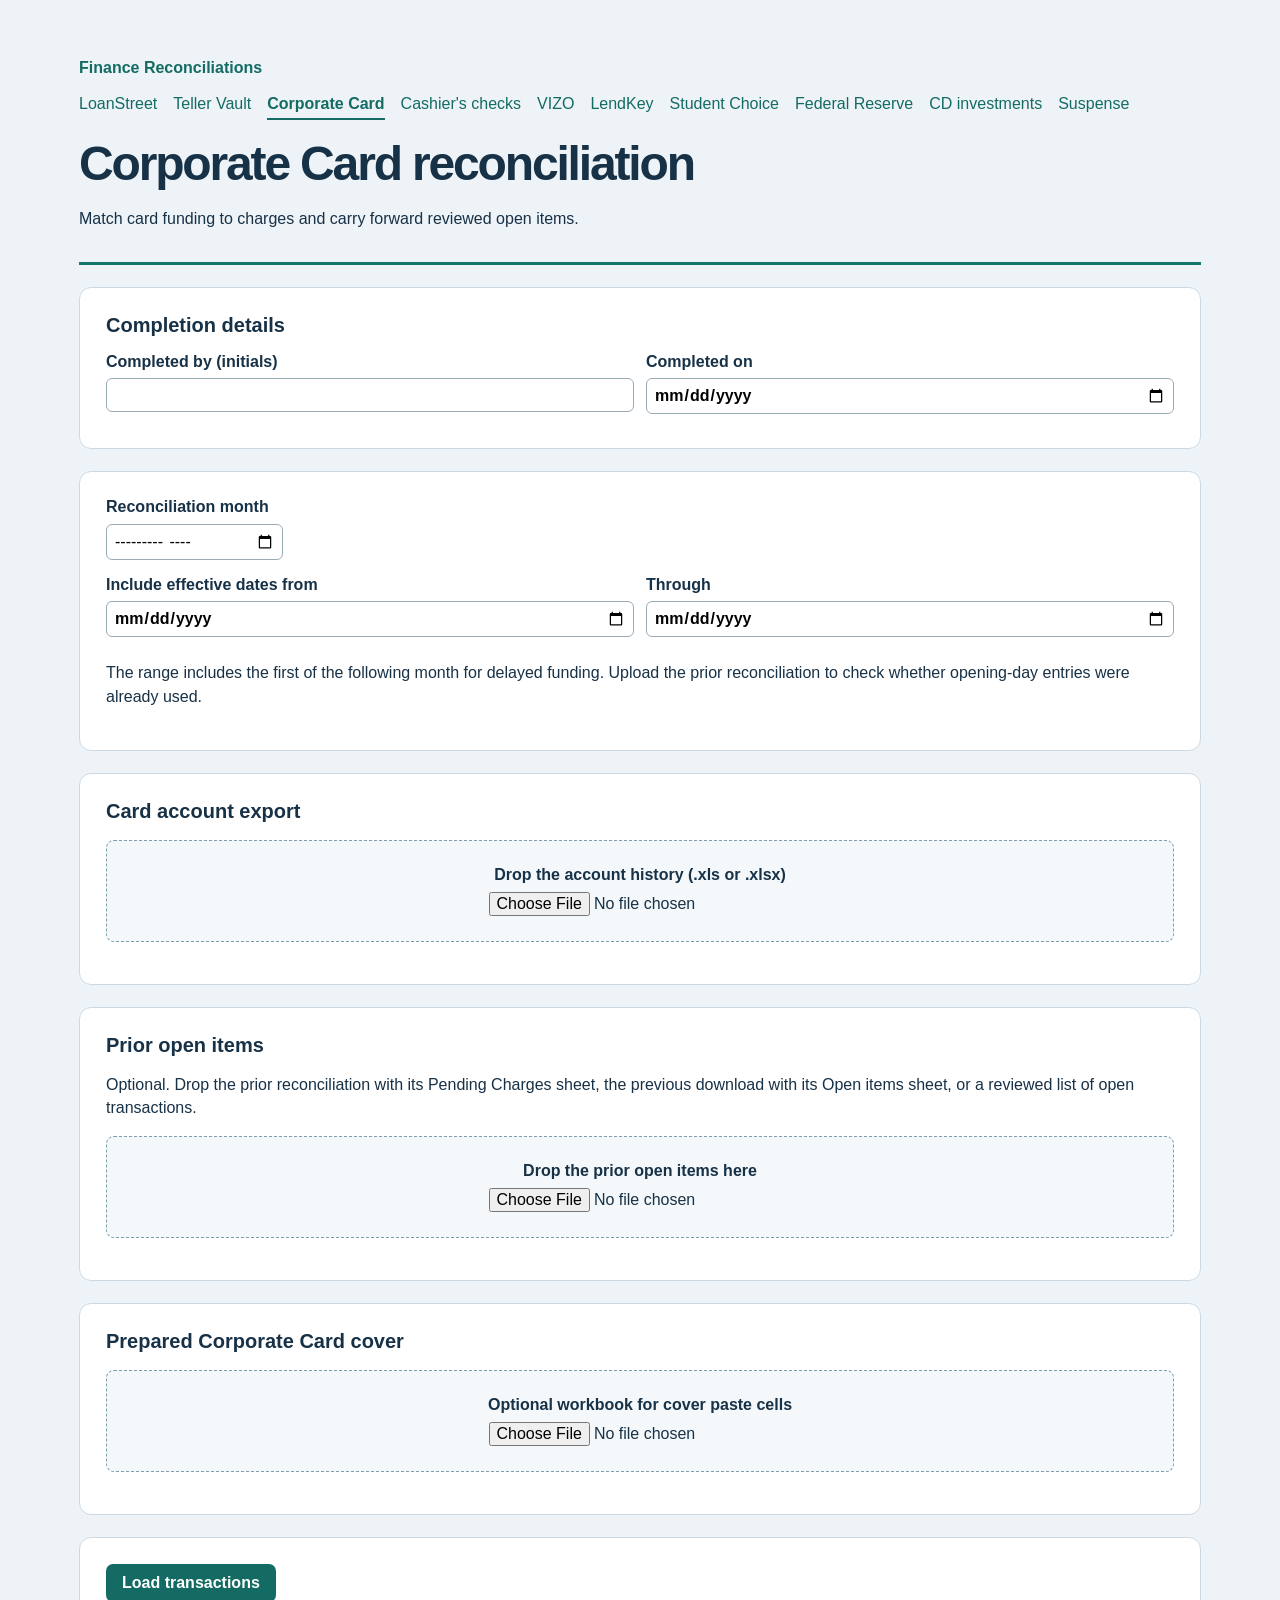
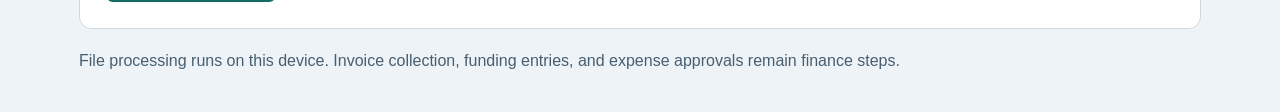
==== card.html @ 939632a0 "Publish static reconciliation app" ====
<!doctype html>
<html lang="en">
<head>
  <meta charset="utf-8">
  <meta name="viewport" content="width=device-width, initial-scale=1">
  <meta http-equiv="Content-Security-Policy" content="default-src 'none'; script-src 'self'; style-src 'self'; connect-src 'none'; base-uri 'none'; form-action 'none'">
  <title>Corporate Card reconciliation | Finance Reconciliations</title>
  <link rel="stylesheet" href="style.css">
  <script defer src="jszip.min.js"></script>
  <script defer src="loanstreet.js"></script>
  <script defer src="covers.js"></script>
  <script defer src="financial.js"></script>
  <script defer src="xlsx.full.min.js"></script>
  <script defer src="card.js"></script>
</head>
<body>
  <main>
    <header>
      <p class="organization">Finance Reconciliations</p>
      <nav aria-label="Reconciliations"><a href="index.html">LoanStreet</a><a href="vault.html">Teller Vault</a><a href="card.html" aria-current="page">Corporate Card</a><a href="checks.html">Cashier's checks</a><a href="vizo.html">VIZO</a><a href="lendkey.html">LendKey</a><a href="student.html">Student Choice</a><a href="fed.html">Federal Reserve</a><a href="cd.html">CD investments</a><a href="suspense.html">Suspense</a></nav>
      <h1>Corporate Card reconciliation</h1>
      <p>Match card funding to charges and carry forward reviewed open items.</p>
    </header>
    <section class="panel">
      <label for="month">Reconciliation month</label><input id="month" type="month">
      <div class="mapping">
        <label>Include effective dates from<input id="from" type="date"></label>
        <label>Through<input id="through" type="date"></label>
      </div>
      <p>The range includes the first of the following month for delayed funding. Upload the prior reconciliation to check whether opening-day entries were already used.</p>
    </section>
    <section class="panel" aria-labelledby="source-heading">
      <h2 id="source-heading">Card account export</h2>
      <div class="drop" id="source-drop"><label for="source-file">Drop the account history (.xls or .xlsx)</label><input id="source-file" type="file" accept=".xls,.xlsx"></div>
      <div class="mapping" id="source-mapping" hidden>
        <label>Worksheet<select id="source-sheet"></select></label>
        <label>Effective date column<input id="source-date" maxlength="3" placeholder="e.g. A"></label>
        <label>Txn code column<input id="source-code" maxlength="3" placeholder="e.g. B"></label>
        <label>Signed amount column<input id="source-amount" maxlength="3" placeholder="e.g. C"></label>
        <label>Description column<input id="source-description" maxlength="3" placeholder="e.g. D"></label>
        <label>First data row<input id="source-first" type="number" min="1" max="1048576" value="2"></label>
        <label>Last data row (optional)<input id="source-last" type="number" min="1" max="1048576"></label>
      </div>
      <p id="source-status" role="status"></p>
    </section>
    <section class="panel" aria-labelledby="prior-heading">
      <h2 id="prior-heading">Prior open items</h2>
      <p>Optional. Drop the prior reconciliation with its Pending Charges sheet, the previous download with its Open items sheet, or a reviewed list of open transactions.</p>
      <div class="drop" id="prior-drop"><label for="prior-file">Drop the prior open items here</label><input id="prior-file" type="file" accept=".xlsx"></div>
      <div class="mapping" id="prior-mapping" hidden>
        <label>Worksheet<select id="prior-sheet"></select></label>
        <label>Effective date column<input id="prior-date" maxlength="3" value="A"></label>
        <label>Txn code column<input id="prior-code" maxlength="3" value="B"></label>
        <label>Signed amount column<input id="prior-amount" maxlength="3" value="C"></label>
        <label>Description column<input id="prior-description" maxlength="3" value="D"></label>
        <label>First data row<input id="prior-first" type="number" min="1" max="1048576" value="2"></label>
        <label>Last data row (optional)<input id="prior-last" type="number" min="1" max="1048576"></label>
      </div>
      <p id="prior-status" role="status"></p><button id="prior-clear" type="button" hidden>Remove prior file</button>
    </section>
    <section class="panel" aria-labelledby="cover-heading">
      <h2 id="cover-heading">Prepared Corporate Card cover</h2>
      <div class="drop" id="cover-drop"><label for="cover-file">Optional workbook for cover paste cells</label><input id="cover-file" type="file" accept=".xlsx,.xlsm"></div>
      <p id="cover-status" role="status"></p>
    </section>
    <section class="panel">
      <button id="load" type="button">Load transactions</button>
      <p id="status" role="status" aria-live="polite"></p>
    </section>
    <section class="panel" id="review" hidden aria-labelledby="review-heading">
      <h2 id="review-heading">Review transactions</h2>
      <p id="counts"></p>
      <p id="balance-preview"></p>
      <p id="pending-preview"></p>
      <details>
        <summary id="pair-count">Suggested pairs</summary>
        <p>Each pair has one open funding row and one open charge with the same amount. Check both descriptions and select the pairs you want to match.</p>
        <div id="pair-suggestions" class="table"></div>
        <button id="match-reviewed-pairs" type="button" disabled>Match checked pairs</button>
      </details>
      <div class="actions">
        <button id="suggest" type="button">Select a unique amount pair</button>
        <button id="suggest-split" type="button">Find a split for selected row</button>
        <button id="match" type="button">Match selected</button>
        <button id="carry" type="button">Confirm carryover</button>
        <button id="exclude" type="button">Exclude selected</button>
        <button id="restore" type="button">Reopen or clear carryover</button>
      </div>
      <p>Check the descriptions before matching. Select one row to look for a split across two other rows, or select the related rows yourself. Match selected requires funding and charges to total zero.</p>
      <p id="review-status" role="status"></p>
      <div id="transactions" class="table" tabindex="0" role="region" aria-label="Account transactions"></div>
      <p id="selection" role="status"></p>
      <p>Confirm only the items that belong in next month’s opening list. Other unmatched activity goes to a separate review sheet.</p>
      <label class="confirmation"><input id="confirmed" type="checkbox"> I reviewed the included rows, matching groups, duplicate entries, and carryovers.</label>
      <button id="download" type="button" disabled>Download Excel</button>
      <p>Copy the new monthly block from <strong>Matchup</strong> into your existing Matchup sheet. Replace the prior funding rows using <strong>Pending Charges</strong> and verify that the existing total covers every new row. Review unmatched charges and excluded rows in the download.</p>
    </section>
    <aside>File processing runs on this device. Invoice collection, funding entries, and expense approvals remain finance steps.</aside>
  </main>
</body>
</html>
---- style.css ----
:root {
  color-scheme: light;
  font-family: "Geist", "Segoe UI", sans-serif;
  color: #173147;
  background: #eef3f7;
}
* { box-sizing: border-box; }
[hidden] { display: none !important; }
body { margin: 0; }
main { max-width: 1170px; margin: auto; padding: 40px 24px; }
header { border-bottom: 3px solid #13756b; padding-bottom: 16px; }
.organization { color: #136b63; font-weight: 750; }
h1 { font-size: clamp(2rem, 5vw, 3rem); margin: 0; letter-spacing: -.045em; }
h2 { margin: 0 0 14px; font-size: 1.25rem; }
nav { display: flex; flex-wrap: wrap; gap: 16px; margin: 16px 0; }
nav a { color: #136b63; padding-bottom: 5px; text-decoration: none; }
nav a[aria-current] { font-weight: 750; border-bottom: 2px solid; }
p { line-height: 1.45; }
.panel {
  margin-top: 22px;
  border-radius: 12px;
  border: 1px solid #ccd9e3;
  background: white;
  padding: clamp(15px, 3vw, 26px);
}
label { display: block; font-weight: 650; margin-bottom: 8px; }
input, button { font: inherit; max-width: 100%; }
textarea { display: block; width: 100%; margin: 7px 0 14px; border: 1px solid #9aabb8; border-radius: 6px; padding: 9px; font: inherit; resize: vertical; }
input[type=month] { border: 1px solid #9aabb8; border-radius: 6px; padding: 7px; }
.drop {
  border: 1.5px dashed #7c9da9;
  background: #f4f8fa;
  border-radius: 8px;
  padding: 25px 16px;
  text-align: center;
  margin-top: 17px;
}
.drop.active { border-color: #13756b; background: #e1f3ef; }
.drop p, .output p { color: #475e70; margin-bottom: 0; }
#status, #wisdom-status, #detail-status { margin: 12px 0 0; overflow-wrap: anywhere; }
#status:empty, #wisdom-status:empty, #detail-status:empty { display: none; }
.error { color: #a22727; font-weight: 650; }
.mapping { display: grid; grid-template-columns: repeat(auto-fit, minmax(160px, 1fr)); gap: 12px; margin-top: 16px; }
.mapping input, .mapping select { display: block; width: 100%; margin-top: 7px; font: inherit; border: 1px solid #9aabb8; border-radius: 6px; padding: 7px; background: white; }
.column-detection [role=status]:not(:empty) { display: block; margin-top: 7px; }
.confirmation { margin-top: 8px; font-weight: 500; }
#wisdom-clear, #detail-clear { margin-top: 12px; color: #136b63; background: #e7eff4; }
.output { display: flex; align-items: center; justify-content: space-between; flex-wrap: wrap; gap: 12px; margin-bottom: 16px; }
.output h2 { margin-bottom: 4px; }
.output p { margin-top: 0; }
button { background: #136b63; border: 0; color: white; border-radius: 7px; padding: 10px 16px; font-weight: 700; cursor: pointer; }
button:disabled { opacity: .6; cursor: wait; }
.actions { display: flex; flex-wrap: wrap; gap: 8px; margin-bottom: 14px; }
#transactions td { white-space: normal; min-width: 85px; }
#transactions td.description { min-width: 220px; text-align: left; overflow-wrap: anywhere; }
:focus-visible { outline: 3px solid #1576a7; outline-offset: 3px; }
.table { overflow-x: auto; }
table { border-collapse: collapse; width: 100%; font-variant-numeric: tabular-nums; }
th, td { text-align: right; padding: 10px; white-space: nowrap; border-bottom: 1px solid #dce5eb; }
th:first-child { text-align: left; white-space: normal; min-width: 185px; }
thead { background: #e7eff4; }
tbody tr:nth-child(even) { background: #f5f8fa; }
aside { margin-top: 20px; color: #475e70; line-height: 1.45; }
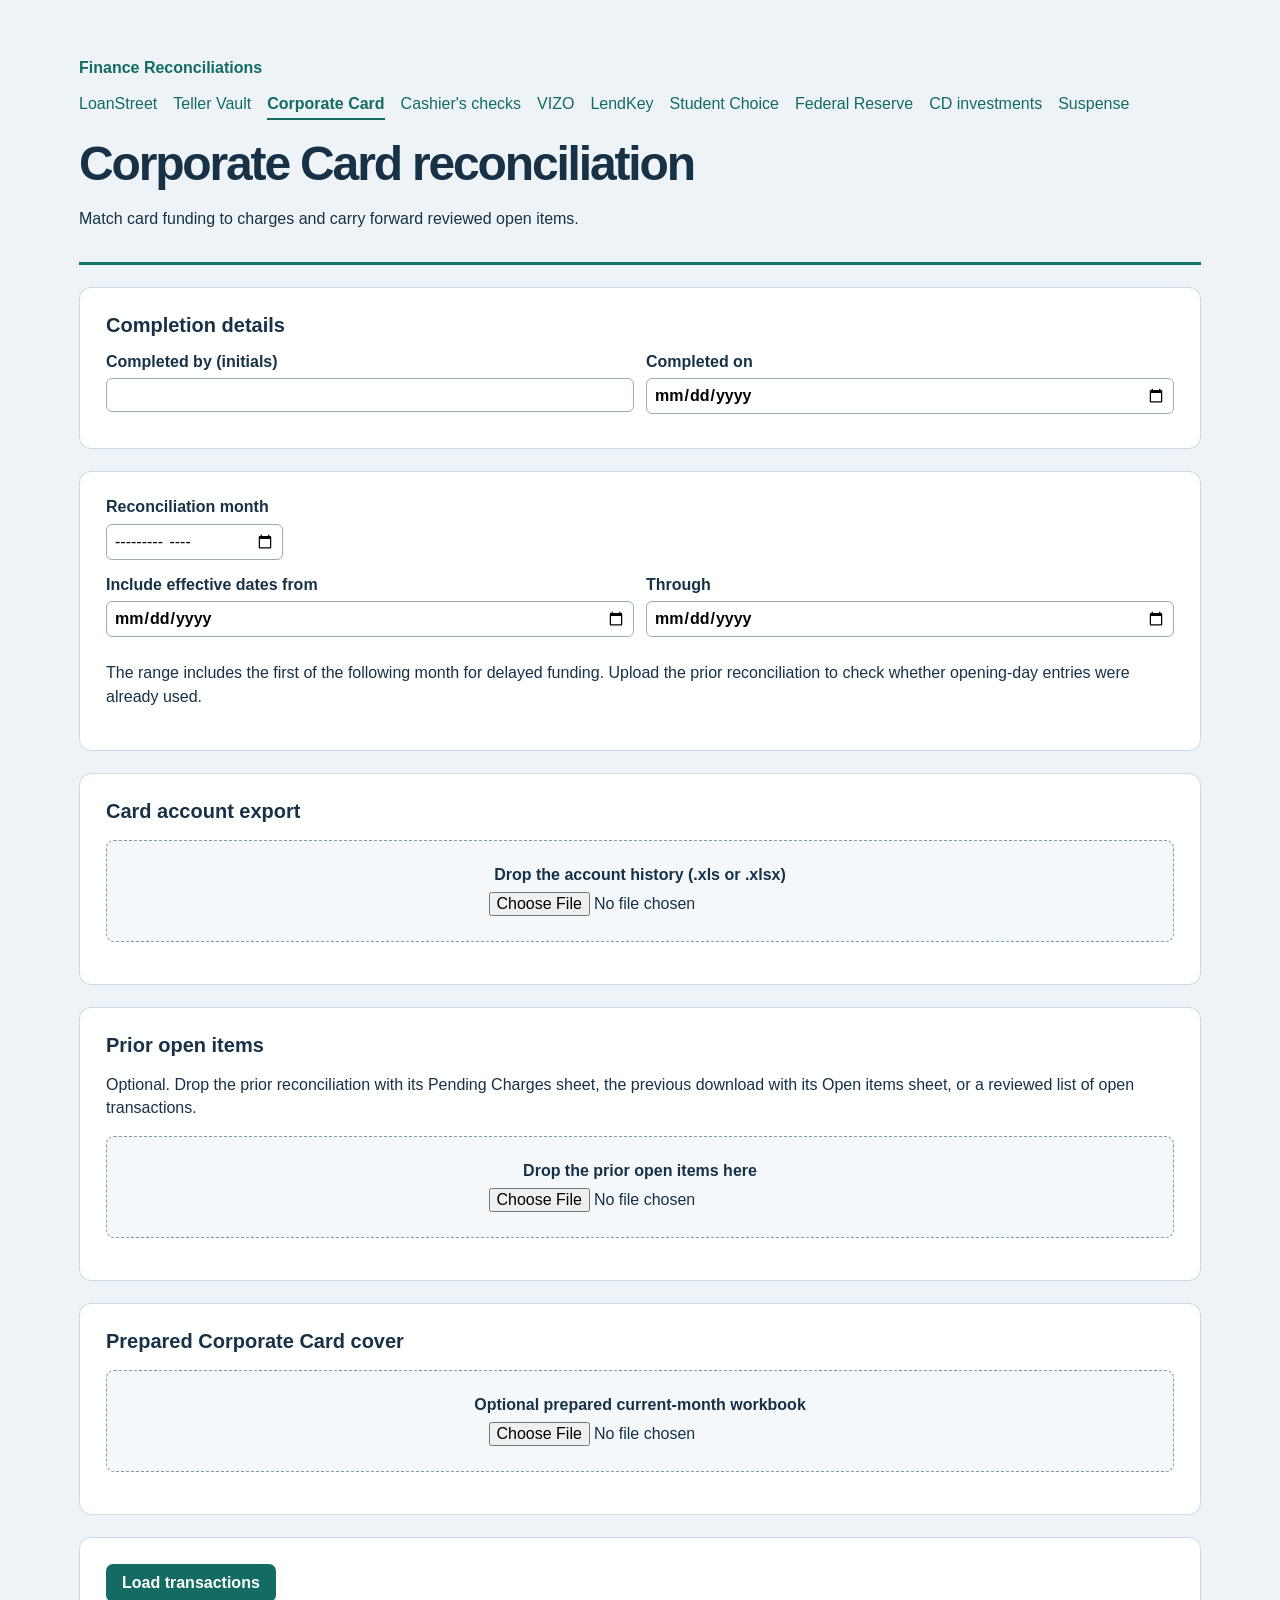
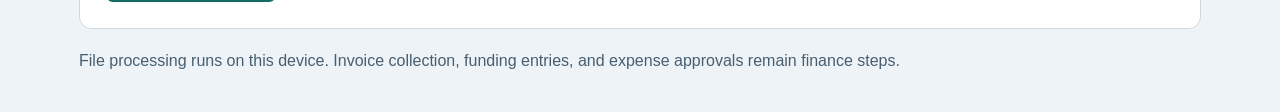
==== commit f965594f: "Fill Cashier's Checks and Corporate Card templates with reviewed carryovers" ====
--- a/card.html
+++ b/card.html
@@ -1,101 +1,103 @@
-<!doctype html>
-<html lang="en">
-<head>
-  <meta charset="utf-8">
-  <meta name="viewport" content="width=device-width, initial-scale=1">
-  <meta http-equiv="Content-Security-Policy" content="default-src 'none'; script-src 'self'; style-src 'self'; connect-src 'none'; base-uri 'none'; form-action 'none'">
-  <title>Corporate Card reconciliation | Finance Reconciliations</title>
-  <link rel="stylesheet" href="style.css">
-  <script defer src="jszip.min.js"></script>
-  <script defer src="loanstreet.js"></script>
-  <script defer src="covers.js"></script>
-  <script defer src="financial.js"></script>
-  <script defer src="xlsx.full.min.js"></script>
-  <script defer src="card.js"></script>
-</head>
-<body>
-  <main>
-    <header>
-      <p class="organization">Finance Reconciliations</p>
-      <nav aria-label="Reconciliations"><a href="index.html">LoanStreet</a><a href="vault.html">Teller Vault</a><a href="card.html" aria-current="page">Corporate Card</a><a href="checks.html">Cashier's checks</a><a href="vizo.html">VIZO</a><a href="lendkey.html">LendKey</a><a href="student.html">Student Choice</a><a href="fed.html">Federal Reserve</a><a href="cd.html">CD investments</a><a href="suspense.html">Suspense</a></nav>
-      <h1>Corporate Card reconciliation</h1>
-      <p>Match card funding to charges and carry forward reviewed open items.</p>
-    </header>
-    <section class="panel">
-      <label for="month">Reconciliation month</label><input id="month" type="month">
-      <div class="mapping">
-        <label>Include effective dates from<input id="from" type="date"></label>
-        <label>Through<input id="through" type="date"></label>
-      </div>
-      <p>The range includes the first of the following month for delayed funding. Upload the prior reconciliation to check whether opening-day entries were already used.</p>
-    </section>
-    <section class="panel" aria-labelledby="source-heading">
-      <h2 id="source-heading">Card account export</h2>
-      <div class="drop" id="source-drop"><label for="source-file">Drop the account history (.xls or .xlsx)</label><input id="source-file" type="file" accept=".xls,.xlsx"></div>
-      <div class="mapping" id="source-mapping" hidden>
-        <label>Worksheet<select id="source-sheet"></select></label>
-        <label>Effective date column<input id="source-date" maxlength="3" placeholder="e.g. A"></label>
-        <label>Txn code column<input id="source-code" maxlength="3" placeholder="e.g. B"></label>
-        <label>Signed amount column<input id="source-amount" maxlength="3" placeholder="e.g. C"></label>
-        <label>Description column<input id="source-description" maxlength="3" placeholder="e.g. D"></label>
-        <label>First data row<input id="source-first" type="number" min="1" max="1048576" value="2"></label>
-        <label>Last data row (optional)<input id="source-last" type="number" min="1" max="1048576"></label>
-      </div>
-      <p id="source-status" role="status"></p>
-    </section>
-    <section class="panel" aria-labelledby="prior-heading">
-      <h2 id="prior-heading">Prior open items</h2>
-      <p>Optional. Drop the prior reconciliation with its Pending Charges sheet, the previous download with its Open items sheet, or a reviewed list of open transactions.</p>
-      <div class="drop" id="prior-drop"><label for="prior-file">Drop the prior open items here</label><input id="prior-file" type="file" accept=".xlsx"></div>
-      <div class="mapping" id="prior-mapping" hidden>
-        <label>Worksheet<select id="prior-sheet"></select></label>
-        <label>Effective date column<input id="prior-date" maxlength="3" value="A"></label>
-        <label>Txn code column<input id="prior-code" maxlength="3" value="B"></label>
-        <label>Signed amount column<input id="prior-amount" maxlength="3" value="C"></label>
-        <label>Description column<input id="prior-description" maxlength="3" value="D"></label>
-        <label>First data row<input id="prior-first" type="number" min="1" max="1048576" value="2"></label>
-        <label>Last data row (optional)<input id="prior-last" type="number" min="1" max="1048576"></label>
-      </div>
-      <p id="prior-status" role="status"></p><button id="prior-clear" type="button" hidden>Remove prior file</button>
-    </section>
-    <section class="panel" aria-labelledby="cover-heading">
-      <h2 id="cover-heading">Prepared Corporate Card cover</h2>
-      <div class="drop" id="cover-drop"><label for="cover-file">Optional workbook for cover paste cells</label><input id="cover-file" type="file" accept=".xlsx,.xlsm"></div>
-      <p id="cover-status" role="status"></p>
-    </section>
-    <section class="panel">
-      <button id="load" type="button">Load transactions</button>
-      <p id="status" role="status" aria-live="polite"></p>
-    </section>
-    <section class="panel" id="review" hidden aria-labelledby="review-heading">
-      <h2 id="review-heading">Review transactions</h2>
-      <p id="counts"></p>
-      <p id="balance-preview"></p>
-      <p id="pending-preview"></p>
-      <details>
-        <summary id="pair-count">Suggested pairs</summary>
-        <p>Each pair has one open funding row and one open charge with the same amount. Check both descriptions and select the pairs you want to match.</p>
-        <div id="pair-suggestions" class="table"></div>
-        <button id="match-reviewed-pairs" type="button" disabled>Match checked pairs</button>
-      </details>
-      <div class="actions">
-        <button id="suggest" type="button">Select a unique amount pair</button>
-        <button id="suggest-split" type="button">Find a split for selected row</button>
-        <button id="match" type="button">Match selected</button>
-        <button id="carry" type="button">Confirm carryover</button>
-        <button id="exclude" type="button">Exclude selected</button>
-        <button id="restore" type="button">Reopen or clear carryover</button>
-      </div>
-      <p>Check the descriptions before matching. Select one row to look for a split across two other rows, or select the related rows yourself. Match selected requires funding and charges to total zero.</p>
-      <p id="review-status" role="status"></p>
-      <div id="transactions" class="table" tabindex="0" role="region" aria-label="Account transactions"></div>
-      <p id="selection" role="status"></p>
-      <p>Confirm only the items that belong in next month’s opening list. Other unmatched activity goes to a separate review sheet.</p>
-      <label class="confirmation"><input id="confirmed" type="checkbox"> I reviewed the included rows, matching groups, duplicate entries, and carryovers.</label>
-      <button id="download" type="button" disabled>Download Excel</button>
-      <p>Copy the new monthly block from <strong>Matchup</strong> into your existing Matchup sheet. Replace the prior funding rows using <strong>Pending Charges</strong> and verify that the existing total covers every new row. Review unmatched charges and excluded rows in the download.</p>
-    </section>
-    <aside>File processing runs on this device. Invoice collection, funding entries, and expense approvals remain finance steps.</aside>
-  </main>
-</body>
-</html>
+<!doctype html>
+<html lang="en">
+<head>
+  <meta charset="utf-8">
+  <meta name="viewport" content="width=device-width, initial-scale=1">
+  <meta http-equiv="Content-Security-Policy" content="default-src 'none'; script-src 'self'; style-src 'self'; connect-src 'none'; base-uri 'none'; form-action 'none'">
+  <title>Corporate Card reconciliation | Finance Reconciliations</title>
+  <link rel="stylesheet" href="style.css">
+  <script defer src="jszip.min.js"></script>
+  <script defer src="loanstreet.js"></script>
+  <script defer src="covers.js"></script>
+  <script defer src="financial.js"></script>
+  <script defer src="xlsx.full.min.js"></script>
+  <script defer src="card.js"></script>
+</head>
+<body>
+  <main>
+    <header>
+      <p class="organization">Finance Reconciliations</p>
+      <nav aria-label="Reconciliations"><a href="index.html">LoanStreet</a><a href="vault.html">Teller Vault</a><a href="card.html" aria-current="page">Corporate Card</a><a href="checks.html">Cashier's checks</a><a href="vizo.html">VIZO</a><a href="lendkey.html">LendKey</a><a href="student.html">Student Choice</a><a href="fed.html">Federal Reserve</a><a href="cd.html">CD investments</a><a href="suspense.html">Suspense</a></nav>
+      <h1>Corporate Card reconciliation</h1>
+      <p>Match card funding to charges and carry forward reviewed open items.</p>
+    </header>
+    <section class="panel">
+      <label for="month">Reconciliation month</label><input id="month" type="month">
+      <div class="mapping">
+        <label>Include effective dates from<input id="from" type="date"></label>
+        <label>Through<input id="through" type="date"></label>
+      </div>
+      <p>The range includes the first of the following month for delayed funding. Upload the prior reconciliation to check whether opening-day entries were already used.</p>
+    </section>
+    <section class="panel" aria-labelledby="source-heading">
+      <h2 id="source-heading">Card account export</h2>
+      <div class="drop" id="source-drop"><label for="source-file">Drop the account history (.xls or .xlsx)</label><input id="source-file" type="file" accept=".xls,.xlsx"></div>
+      <div class="mapping" id="source-mapping" hidden>
+        <label>Worksheet<select id="source-sheet"></select></label>
+        <label>Effective date column<input id="source-date" maxlength="3" placeholder="e.g. A"></label>
+        <label>Txn code column<input id="source-code" maxlength="3" placeholder="e.g. B"></label>
+        <label>Signed amount column<input id="source-amount" maxlength="3" placeholder="e.g. C"></label>
+        <label>Description column<input id="source-description" maxlength="3" placeholder="e.g. D"></label>
+        <label>First data row<input id="source-first" type="number" min="1" max="1048576" value="2"></label>
+        <label>Last data row (optional)<input id="source-last" type="number" min="1" max="1048576"></label>
+      </div>
+      <p id="source-status" role="status"></p>
+    </section>
+    <section class="panel" aria-labelledby="prior-heading">
+      <h2 id="prior-heading">Prior open items</h2>
+      <p>Optional. Drop the prior reconciliation with its Pending Charges sheet, the previous download with its Open items sheet, or a reviewed list of open transactions.</p>
+      <div class="drop" id="prior-drop"><label for="prior-file">Drop the prior open items here</label><input id="prior-file" type="file" accept=".xlsx"></div>
+      <div class="mapping" id="prior-mapping" hidden>
+        <label>Worksheet<select id="prior-sheet"></select></label>
+        <label>Effective date column<input id="prior-date" maxlength="3" value="A"></label>
+        <label>Txn code column<input id="prior-code" maxlength="3" value="B"></label>
+        <label>Signed amount column<input id="prior-amount" maxlength="3" value="C"></label>
+        <label>Description column<input id="prior-description" maxlength="3" value="D"></label>
+        <label>First data row<input id="prior-first" type="number" min="1" max="1048576" value="2"></label>
+        <label>Last data row (optional)<input id="prior-last" type="number" min="1" max="1048576"></label>
+      </div>
+      <p id="prior-status" role="status"></p><button id="prior-clear" type="button" hidden>Remove prior file</button>
+    </section>
+    <section class="panel" aria-labelledby="cover-heading">
+      <h2 id="cover-heading">Prepared Corporate Card cover</h2>
+      <div class="drop" id="cover-drop"><label for="cover-file">Optional prepared current-month workbook</label><input id="cover-file" type="file" accept=".xlsx,.xlsm"></div>
+      <p id="cover-status" role="status"></p>
+    </section>
+    <section class="panel">
+      <button id="load" type="button">Load transactions</button>
+      <p id="status" role="status" aria-live="polite"></p>
+    </section>
+    <section class="panel" id="review" hidden aria-labelledby="review-heading">
+      <h2 id="review-heading">Review transactions</h2>
+      <p id="counts"></p>
+      <p id="balance-preview"></p>
+      <p id="pending-preview"></p>
+      <details>
+        <summary id="pair-count">Suggested pairs</summary>
+        <p>Each pair has one open funding row and one open charge with the same amount. Check both descriptions and select the pairs you want to match.</p>
+        <div id="pair-suggestions" class="table"></div>
+        <button id="match-reviewed-pairs" type="button" disabled>Match checked pairs</button>
+      </details>
+      <div class="actions">
+        <button id="suggest" type="button">Select a unique amount pair</button>
+        <button id="suggest-split" type="button">Find a split for selected row</button>
+        <button id="match" type="button">Match selected</button>
+        <button id="carry" type="button">Confirm carryover</button>
+        <button id="exclude" type="button">Exclude selected</button>
+        <button id="restore" type="button">Reopen or clear carryover</button>
+      </div>
+      <p>Check the descriptions before matching. Select one row to look for a split across two other rows, or select the related rows yourself. Match selected requires funding and charges to total zero.</p>
+      <p id="review-status" role="status"></p>
+      <div id="transactions" class="table" tabindex="0" role="region" aria-label="Account transactions"></div>
+      <p id="selection" role="status"></p>
+      <p>Confirm only the items that belong in next month’s opening list. Other unmatched activity goes to a separate review sheet.</p>
+      <label class="confirmation"><input id="confirmed" type="checkbox"> I reviewed the included rows, matching groups, duplicate entries, and carryovers.</label>
+      <button id="download" type="button" disabled>Download review Excel</button>
+      <button id="download-template" type="button" hidden disabled>Download filled workbook</button>
+      <p id="template-download-note" hidden></p>
+      <p>Copy the new monthly block from <strong>Matchup</strong> into your existing Matchup sheet. Replace the prior funding rows using <strong>Pending Charges</strong> and verify that the existing total covers every new row. Review unmatched charges and excluded rows in the download.</p>
+    </section>
+    <aside>File processing runs on this device. Invoice collection, funding entries, and expense approvals remain finance steps.</aside>
+  </main>
+</body>
+</html>
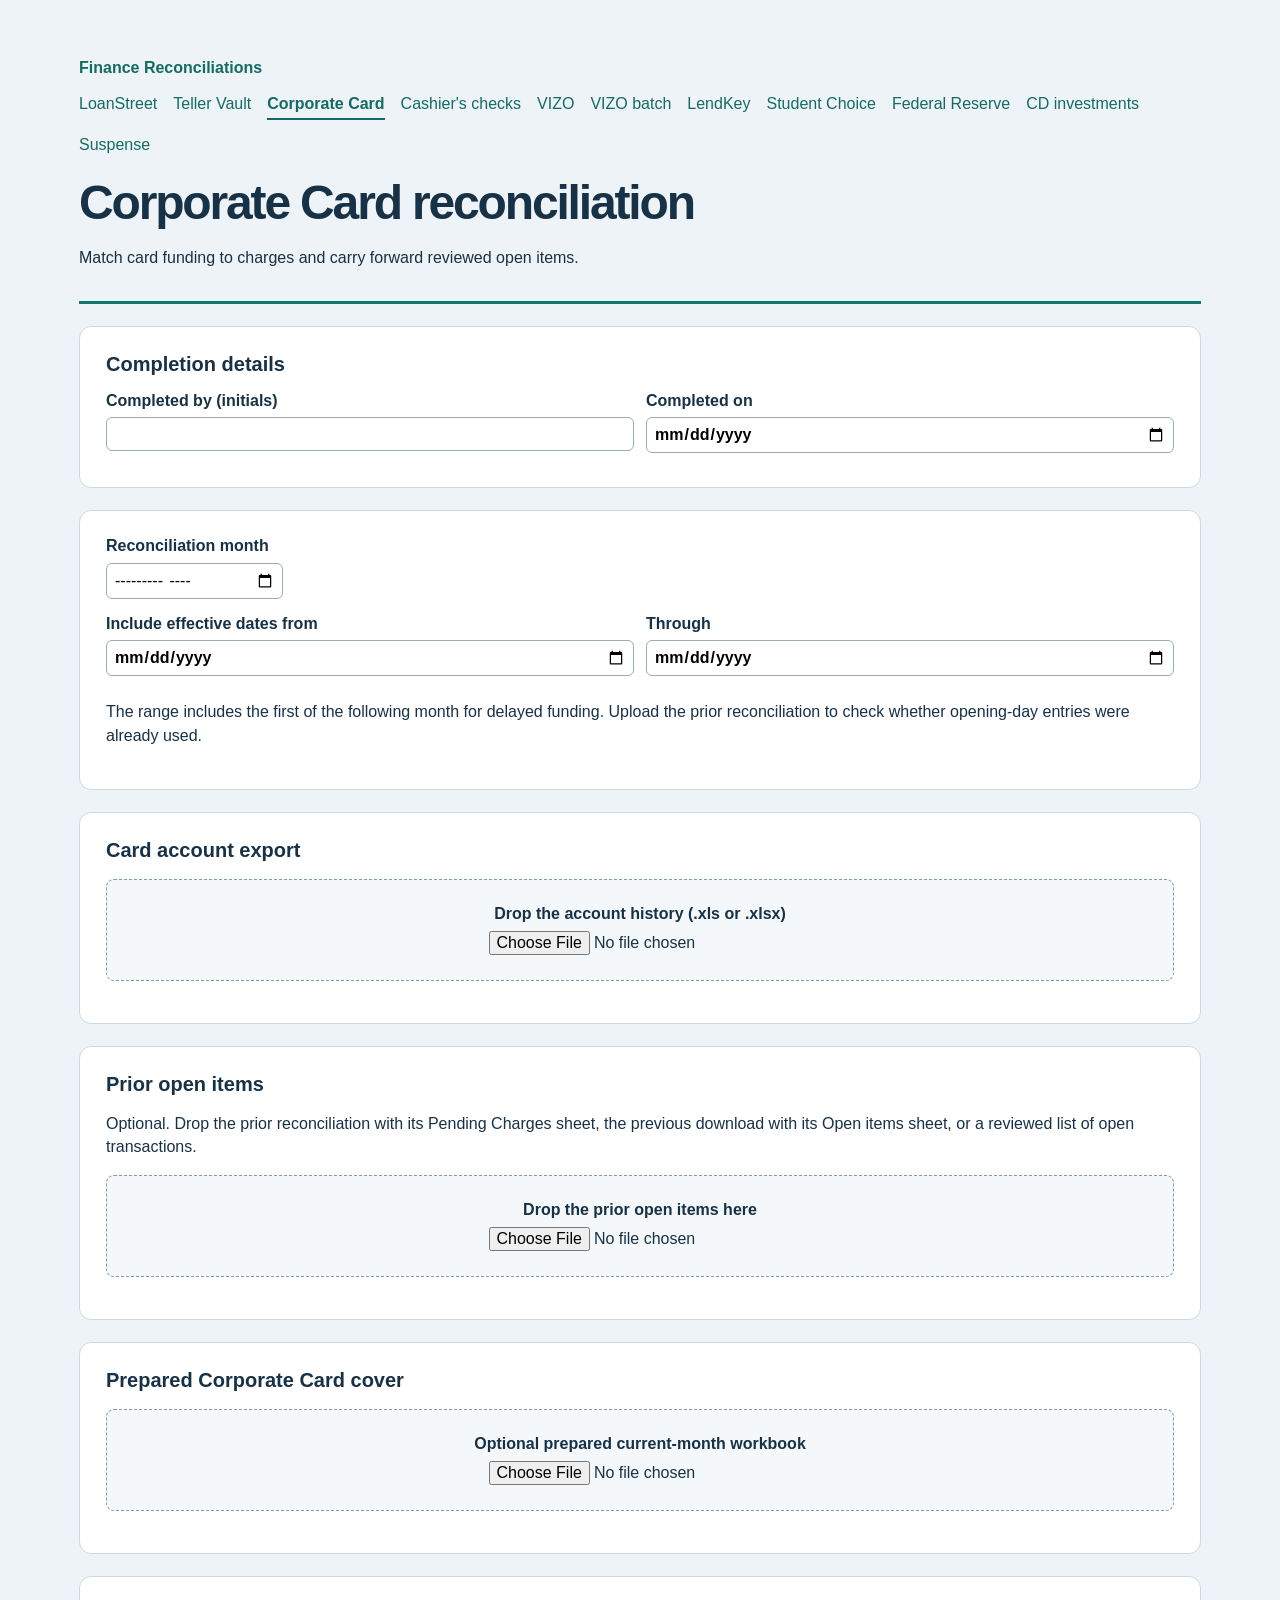
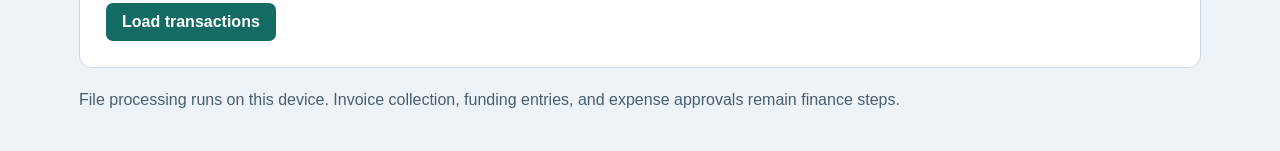
==== commit 12829d13: "Add VIZO batch: all VIZO accounts reconciled together Co-Authored-By: Claude Opus 5.5 <noreply@anthr" ====
--- a/card.html
+++ b/card.html
@@ -1,103 +1,103 @@
-<!doctype html>
-<html lang="en">
-<head>
-  <meta charset="utf-8">
-  <meta name="viewport" content="width=device-width, initial-scale=1">
-  <meta http-equiv="Content-Security-Policy" content="default-src 'none'; script-src 'self'; style-src 'self'; connect-src 'none'; base-uri 'none'; form-action 'none'">
-  <title>Corporate Card reconciliation | Finance Reconciliations</title>
-  <link rel="stylesheet" href="style.css">
-  <script defer src="jszip.min.js"></script>
-  <script defer src="loanstreet.js"></script>
-  <script defer src="covers.js"></script>
-  <script defer src="financial.js"></script>
-  <script defer src="xlsx.full.min.js"></script>
-  <script defer src="card.js"></script>
-</head>
-<body>
-  <main>
-    <header>
-      <p class="organization">Finance Reconciliations</p>
-      <nav aria-label="Reconciliations"><a href="index.html">LoanStreet</a><a href="vault.html">Teller Vault</a><a href="card.html" aria-current="page">Corporate Card</a><a href="checks.html">Cashier's checks</a><a href="vizo.html">VIZO</a><a href="lendkey.html">LendKey</a><a href="student.html">Student Choice</a><a href="fed.html">Federal Reserve</a><a href="cd.html">CD investments</a><a href="suspense.html">Suspense</a></nav>
-      <h1>Corporate Card reconciliation</h1>
-      <p>Match card funding to charges and carry forward reviewed open items.</p>
-    </header>
-    <section class="panel">
-      <label for="month">Reconciliation month</label><input id="month" type="month">
-      <div class="mapping">
-        <label>Include effective dates from<input id="from" type="date"></label>
-        <label>Through<input id="through" type="date"></label>
-      </div>
-      <p>The range includes the first of the following month for delayed funding. Upload the prior reconciliation to check whether opening-day entries were already used.</p>
-    </section>
-    <section class="panel" aria-labelledby="source-heading">
-      <h2 id="source-heading">Card account export</h2>
-      <div class="drop" id="source-drop"><label for="source-file">Drop the account history (.xls or .xlsx)</label><input id="source-file" type="file" accept=".xls,.xlsx"></div>
-      <div class="mapping" id="source-mapping" hidden>
-        <label>Worksheet<select id="source-sheet"></select></label>
-        <label>Effective date column<input id="source-date" maxlength="3" placeholder="e.g. A"></label>
-        <label>Txn code column<input id="source-code" maxlength="3" placeholder="e.g. B"></label>
-        <label>Signed amount column<input id="source-amount" maxlength="3" placeholder="e.g. C"></label>
-        <label>Description column<input id="source-description" maxlength="3" placeholder="e.g. D"></label>
-        <label>First data row<input id="source-first" type="number" min="1" max="1048576" value="2"></label>
-        <label>Last data row (optional)<input id="source-last" type="number" min="1" max="1048576"></label>
-      </div>
-      <p id="source-status" role="status"></p>
-    </section>
-    <section class="panel" aria-labelledby="prior-heading">
-      <h2 id="prior-heading">Prior open items</h2>
-      <p>Optional. Drop the prior reconciliation with its Pending Charges sheet, the previous download with its Open items sheet, or a reviewed list of open transactions.</p>
-      <div class="drop" id="prior-drop"><label for="prior-file">Drop the prior open items here</label><input id="prior-file" type="file" accept=".xlsx"></div>
-      <div class="mapping" id="prior-mapping" hidden>
-        <label>Worksheet<select id="prior-sheet"></select></label>
-        <label>Effective date column<input id="prior-date" maxlength="3" value="A"></label>
-        <label>Txn code column<input id="prior-code" maxlength="3" value="B"></label>
-        <label>Signed amount column<input id="prior-amount" maxlength="3" value="C"></label>
-        <label>Description column<input id="prior-description" maxlength="3" value="D"></label>
-        <label>First data row<input id="prior-first" type="number" min="1" max="1048576" value="2"></label>
-        <label>Last data row (optional)<input id="prior-last" type="number" min="1" max="1048576"></label>
-      </div>
-      <p id="prior-status" role="status"></p><button id="prior-clear" type="button" hidden>Remove prior file</button>
-    </section>
-    <section class="panel" aria-labelledby="cover-heading">
-      <h2 id="cover-heading">Prepared Corporate Card cover</h2>
-      <div class="drop" id="cover-drop"><label for="cover-file">Optional prepared current-month workbook</label><input id="cover-file" type="file" accept=".xlsx,.xlsm"></div>
-      <p id="cover-status" role="status"></p>
-    </section>
-    <section class="panel">
-      <button id="load" type="button">Load transactions</button>
-      <p id="status" role="status" aria-live="polite"></p>
-    </section>
-    <section class="panel" id="review" hidden aria-labelledby="review-heading">
-      <h2 id="review-heading">Review transactions</h2>
-      <p id="counts"></p>
-      <p id="balance-preview"></p>
-      <p id="pending-preview"></p>
-      <details>
-        <summary id="pair-count">Suggested pairs</summary>
-        <p>Each pair has one open funding row and one open charge with the same amount. Check both descriptions and select the pairs you want to match.</p>
-        <div id="pair-suggestions" class="table"></div>
-        <button id="match-reviewed-pairs" type="button" disabled>Match checked pairs</button>
-      </details>
-      <div class="actions">
-        <button id="suggest" type="button">Select a unique amount pair</button>
-        <button id="suggest-split" type="button">Find a split for selected row</button>
-        <button id="match" type="button">Match selected</button>
-        <button id="carry" type="button">Confirm carryover</button>
-        <button id="exclude" type="button">Exclude selected</button>
-        <button id="restore" type="button">Reopen or clear carryover</button>
-      </div>
-      <p>Check the descriptions before matching. Select one row to look for a split across two other rows, or select the related rows yourself. Match selected requires funding and charges to total zero.</p>
-      <p id="review-status" role="status"></p>
-      <div id="transactions" class="table" tabindex="0" role="region" aria-label="Account transactions"></div>
-      <p id="selection" role="status"></p>
-      <p>Confirm only the items that belong in next month’s opening list. Other unmatched activity goes to a separate review sheet.</p>
-      <label class="confirmation"><input id="confirmed" type="checkbox"> I reviewed the included rows, matching groups, duplicate entries, and carryovers.</label>
-      <button id="download" type="button" disabled>Download review Excel</button>
-      <button id="download-template" type="button" hidden disabled>Download filled workbook</button>
-      <p id="template-download-note" hidden></p>
-      <p>Copy the new monthly block from <strong>Matchup</strong> into your existing Matchup sheet. Replace the prior funding rows using <strong>Pending Charges</strong> and verify that the existing total covers every new row. Review unmatched charges and excluded rows in the download.</p>
-    </section>
-    <aside>File processing runs on this device. Invoice collection, funding entries, and expense approvals remain finance steps.</aside>
-  </main>
-</body>
-</html>
+<!doctype html>
+<html lang="en">
+<head>
+  <meta charset="utf-8">
+  <meta name="viewport" content="width=device-width, initial-scale=1">
+  <meta http-equiv="Content-Security-Policy" content="default-src 'none'; script-src 'self'; style-src 'self'; connect-src 'none'; base-uri 'none'; form-action 'none'">
+  <title>Corporate Card reconciliation | Finance Reconciliations</title>
+  <link rel="stylesheet" href="style.css">
+  <script defer src="jszip.min.js"></script>
+  <script defer src="loanstreet.js"></script>
+  <script defer src="covers.js"></script>
+  <script defer src="financial.js"></script>
+  <script defer src="xlsx.full.min.js"></script>
+  <script defer src="card.js"></script>
+</head>
+<body>
+  <main>
+    <header>
+      <p class="organization">Finance Reconciliations</p>
+      <nav aria-label="Reconciliations"><a href="index.html">LoanStreet</a><a href="vault.html">Teller Vault</a><a href="card.html" aria-current="page">Corporate Card</a><a href="checks.html">Cashier's checks</a><a href="vizo.html">VIZO</a><a href="vizo-batch.html">VIZO batch</a><a href="lendkey.html">LendKey</a><a href="student.html">Student Choice</a><a href="fed.html">Federal Reserve</a><a href="cd.html">CD investments</a><a href="suspense.html">Suspense</a></nav>
+      <h1>Corporate Card reconciliation</h1>
+      <p>Match card funding to charges and carry forward reviewed open items.</p>
+    </header>
+    <section class="panel">
+      <label for="month">Reconciliation month</label><input id="month" type="month">
+      <div class="mapping">
+        <label>Include effective dates from<input id="from" type="date"></label>
+        <label>Through<input id="through" type="date"></label>
+      </div>
+      <p>The range includes the first of the following month for delayed funding. Upload the prior reconciliation to check whether opening-day entries were already used.</p>
+    </section>
+    <section class="panel" aria-labelledby="source-heading">
+      <h2 id="source-heading">Card account export</h2>
+      <div class="drop" id="source-drop"><label for="source-file">Drop the account history (.xls or .xlsx)</label><input id="source-file" type="file" accept=".xls,.xlsx"></div>
+      <div class="mapping" id="source-mapping" hidden>
+        <label>Worksheet<select id="source-sheet"></select></label>
+        <label>Effective date column<input id="source-date" maxlength="3" placeholder="e.g. A"></label>
+        <label>Txn code column<input id="source-code" maxlength="3" placeholder="e.g. B"></label>
+        <label>Signed amount column<input id="source-amount" maxlength="3" placeholder="e.g. C"></label>
+        <label>Description column<input id="source-description" maxlength="3" placeholder="e.g. D"></label>
+        <label>First data row<input id="source-first" type="number" min="1" max="1048576" value="2"></label>
+        <label>Last data row (optional)<input id="source-last" type="number" min="1" max="1048576"></label>
+      </div>
+      <p id="source-status" role="status"></p>
+    </section>
+    <section class="panel" aria-labelledby="prior-heading">
+      <h2 id="prior-heading">Prior open items</h2>
+      <p>Optional. Drop the prior reconciliation with its Pending Charges sheet, the previous download with its Open items sheet, or a reviewed list of open transactions.</p>
+      <div class="drop" id="prior-drop"><label for="prior-file">Drop the prior open items here</label><input id="prior-file" type="file" accept=".xlsx"></div>
+      <div class="mapping" id="prior-mapping" hidden>
+        <label>Worksheet<select id="prior-sheet"></select></label>
+        <label>Effective date column<input id="prior-date" maxlength="3" value="A"></label>
+        <label>Txn code column<input id="prior-code" maxlength="3" value="B"></label>
+        <label>Signed amount column<input id="prior-amount" maxlength="3" value="C"></label>
+        <label>Description column<input id="prior-description" maxlength="3" value="D"></label>
+        <label>First data row<input id="prior-first" type="number" min="1" max="1048576" value="2"></label>
+        <label>Last data row (optional)<input id="prior-last" type="number" min="1" max="1048576"></label>
+      </div>
+      <p id="prior-status" role="status"></p><button id="prior-clear" type="button" hidden>Remove prior file</button>
+    </section>
+    <section class="panel" aria-labelledby="cover-heading">
+      <h2 id="cover-heading">Prepared Corporate Card cover</h2>
+      <div class="drop" id="cover-drop"><label for="cover-file">Optional prepared current-month workbook</label><input id="cover-file" type="file" accept=".xlsx,.xlsm"></div>
+      <p id="cover-status" role="status"></p>
+    </section>
+    <section class="panel">
+      <button id="load" type="button">Load transactions</button>
+      <p id="status" role="status" aria-live="polite"></p>
+    </section>
+    <section class="panel" id="review" hidden aria-labelledby="review-heading">
+      <h2 id="review-heading">Review transactions</h2>
+      <p id="counts"></p>
+      <p id="balance-preview"></p>
+      <p id="pending-preview"></p>
+      <details>
+        <summary id="pair-count">Suggested pairs</summary>
+        <p>Each pair has one open funding row and one open charge with the same amount. Check both descriptions and select the pairs you want to match.</p>
+        <div id="pair-suggestions" class="table"></div>
+        <button id="match-reviewed-pairs" type="button" disabled>Match checked pairs</button>
+      </details>
+      <div class="actions">
+        <button id="suggest" type="button">Select a unique amount pair</button>
+        <button id="suggest-split" type="button">Find a split for selected row</button>
+        <button id="match" type="button">Match selected</button>
+        <button id="carry" type="button">Confirm carryover</button>
+        <button id="exclude" type="button">Exclude selected</button>
+        <button id="restore" type="button">Reopen or clear carryover</button>
+      </div>
+      <p>Check the descriptions before matching. Select one row to look for a split across two other rows, or select the related rows yourself. Match selected requires funding and charges to total zero.</p>
+      <p id="review-status" role="status"></p>
+      <div id="transactions" class="table" tabindex="0" role="region" aria-label="Account transactions"></div>
+      <p id="selection" role="status"></p>
+      <p>Confirm only the items that belong in next month’s opening list. Other unmatched activity goes to a separate review sheet.</p>
+      <label class="confirmation"><input id="confirmed" type="checkbox"> I reviewed the included rows, matching groups, duplicate entries, and carryovers.</label>
+      <button id="download" type="button" disabled>Download review Excel</button>
+      <button id="download-template" type="button" hidden disabled>Download filled workbook</button>
+      <p id="template-download-note" hidden></p>
+      <p>Copy the new monthly block from <strong>Matchup</strong> into your existing Matchup sheet. Replace the prior funding rows using <strong>Pending Charges</strong> and verify that the existing total covers every new row. Review unmatched charges and excluded rows in the download.</p>
+    </section>
+    <aside>File processing runs on this device. Invoice collection, funding entries, and expense approvals remain finance steps.</aside>
+  </main>
+</body>
+</html>
